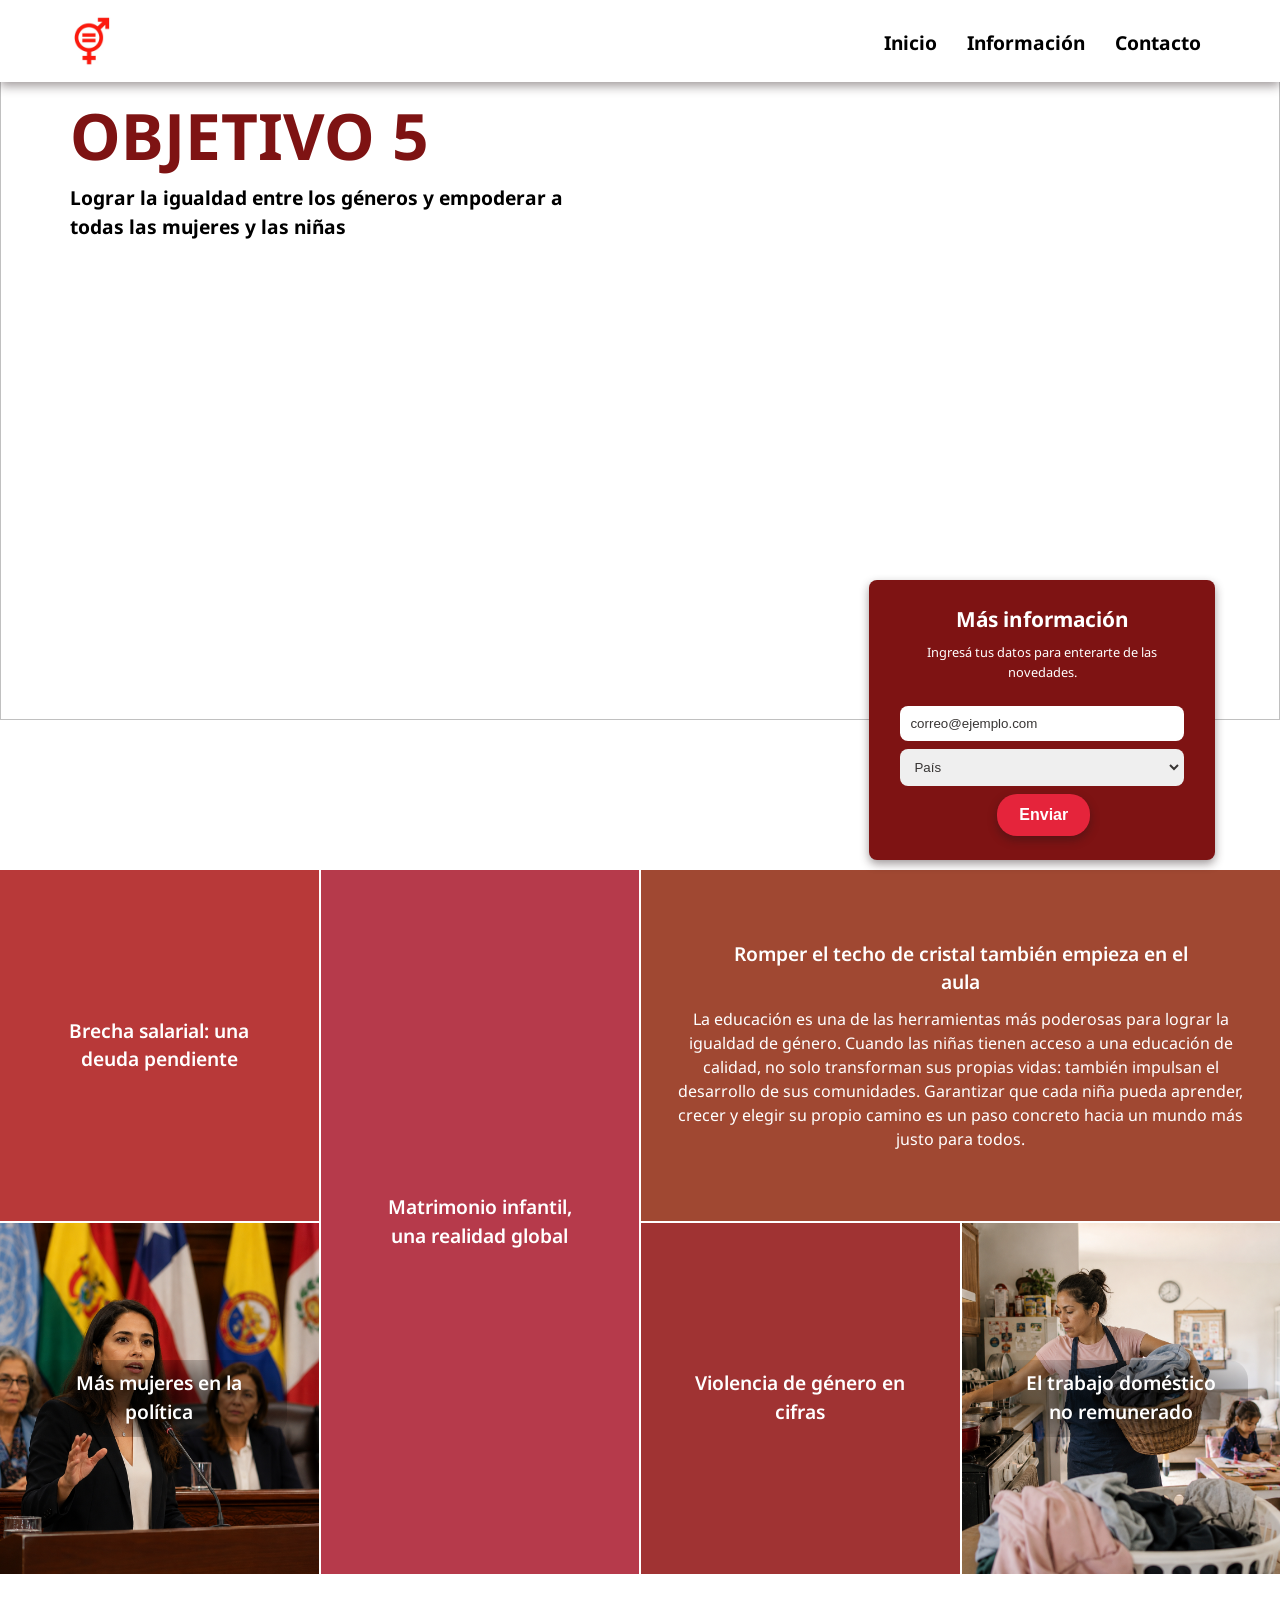
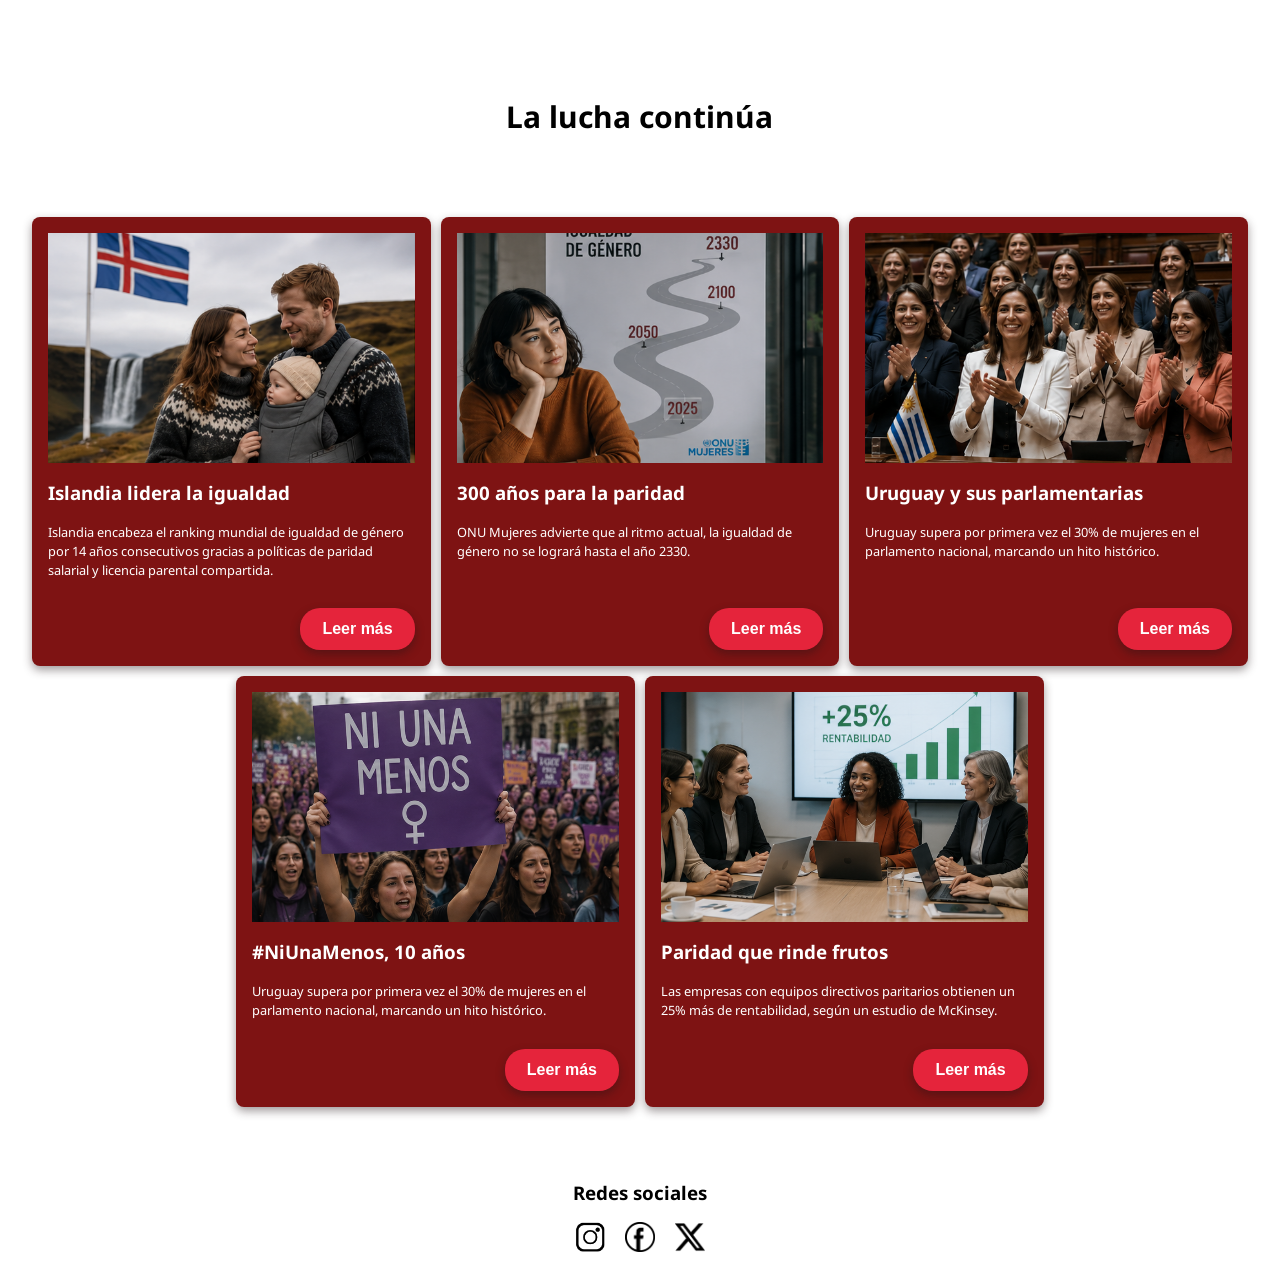
==== OBLIGATORIO1 - ACTUALIZADO/index (1).html @ d53fdb81 "primer commit" ====
<!DOCTYPE html>
<html lang="es">

<head>
    <meta charset="UTF-8">
    <meta name="viewport" content="width=device-width, initial-scale=1.0">
    <title>ODS 5</title>
    <link rel="stylesheet" href="estilos (1).css">
</head>

<body>
    <header>
        <div class="contenedor flexHeader">
            <a href="index (1).html" class="logo">
                <img src="img (1)/ODS 5 LOGO (1).jpg" alt="logo ODS 5">
            </a>
            <nav>
                <a href="#inicio">Inicio</a>
                <a href="#información">Información</a>
                <a href="#contacto">Contacto</a>
            </nav>
            <button id="menuBtn">
                <img src="img (1)/MENU_BURGER (1).png" alt="menuHamburguesa">
            </button>
        </div>
    </header>

    <section id="inicio" class="banner">
        <div class="contenedor bannerContenido">
            <h1><strong>OBJETIVO 5 </strong></h1>
            <h2>Lograr la igualdad entre los géneros y empoderar a todas las mujeres y las niñas</h2>
        </div>
        <div class="imgInicio">
            <img src="img (1)/igualdad de genero amplia (1).png" alt="">
        </div>
    </section>

    <section id="contacto">
        <form class="contenedor formContacto"> <!-- falta la validación -->
            <div class="tarjetaForm">
                <h3>Más información</h3>
                <p>Ingresá tus datos para enterarte de las novedades.</p>
                <div class="formCambiante">
                    <input type="email" placeholder="correo@ejemplo.com">
                    <select>
                        <option value="">País</option>
                        <option value="opcion1">Uruguay</option>
                    </select>
                    <button type="submit" class="btn_form">Enviar</button>
                </div>
            </div>
        </form>
    </section>

    <section id="grilla1">
        <article id="article1" class="articleVacio">
            <h3>Brecha salarial: una deuda pendiente</h3>
        </article>

        <article id="article2" class="articleImg">
            <h3>Más mujeres en la política</h3>
            <img src="img (1)/politicaaa (1).png" alt="Imagen mujer politica">
        </article>

        <article id="article3" class="articleVacio">
            <h3>Matrimonio infantil, una realidad global</h3>
        </article>

        <article id="article4" class="articleVacio">
            <h3>Romper el techo de cristal también empieza en el aula</h3>
            <p>La educación es una de las herramientas más poderosas para lograr la igualdad de género. Cuando las niñas tienen acceso a una educación de calidad, no solo transforman sus propias vidas: también impulsan el desarrollo de sus comunidades. Garantizar que cada niña pueda aprender, crecer y elegir su propio camino es un paso concreto hacia un mundo más justo para todos.
            </p>
        </article>

        <article id="article5" class="articleVacio">
            <h3>Violencia de género en cifras</h3>
        </article>

        <article id="article6" class="articleImg">
            <h3>El trabajo doméstico no remunerado</h3>
            <img src="img (1)/domestiicooo (1).png" alt="imagen de mujeres en tareas domésticas">
        </article>
    </section>

    <section id="grilla2">
        <div id="tituloG2">
            <h2>La lucha continúa</h2>
        </div>

        <article class="articleNoticia">
            <img src="img (1)/islandia (1).png" alt="">
            <h3>Islandia lidera la igualdad</h3>
            <p>Islandia encabeza el ranking mundial de igualdad de género por 14 años consecutivos gracias a políticas
                de paridad salarial y licencia parental compartida.</p>
            <button class="btn">Leer más</button>
        </article>

        <article class="articleNoticia">
            <img src="img (1)/estadistica (1).png" alt="">
            <h3>300 años para la paridad</h3>
            <p>ONU Mujeres advierte que al ritmo actual, la igualdad de género no se logrará hasta el año 2330.</p>
            <button class="btn">Leer más</button>
        </article>

        <article class="articleNoticia">
            <img src="img (1)/parlamento (1).png" alt="">
            <h3>Uruguay y sus parlamentarias</h3>
            <p>Uruguay supera por primera vez el 30% de mujeres en el parlamento nacional, marcando un hito
                histórico.</p>
            <button class="btn">Leer más</button>
        </article>

        <article class="articleNoticia sinImagen">
            <img src="img (1)/protesta (1).png" alt="">
            <h3>#NiUnaMenos, 10 años</h3>
            <p>Uruguay supera por primera vez el 30% de mujeres en el parlamento nacional, marcando un hito
                histórico.</p>
            <button class="btn">Leer más</button>
        </article>

        <article class="articleNoticia sinImagen">
            <img src="img (1)/reunion (1).png" alt="">
            <h3>Paridad que rinde frutos</h3>
            <p>Las empresas con equipos directivos paritarios obtienen un 25% más de rentabilidad, según un estudio
                de McKinsey.</p>
            <button class="btn">Leer más</button>
        </article>
    </section>

    <footer>
        <h3>Redes sociales</h3>
        <div id="redes">
            <img src="img (1)/Instagram-Logo-PNG-Pic (1).png" alt="">
            <img src="img (1)/Black-Facebook-Logo-PNG-Image (1).png" alt="">
            <img src="img (1)/logo-x-modern-2023-7cbd (1).png" alt="">
        </div>
    </footer>

</body>

</html>
---- OBLIGATORIO1 - ACTUALIZADO/estilos (1).css ----
@import url('https://fonts.googleapis.com/css2?family=Noto+Sans:ital,wght@0,100..900;1,100..900&display=swap');

* {
    margin: 0;
    padding: 0;
    box-sizing: border-box;
}

html {
    scroll-behavior: smooth;
}

:root {
    --color-principal: #E5243B;
    --color-variante1: #b83939;
    --color-variante2: #b63a4b;
    --color-variante3: #a04832;
    --color-variante4: #a03333;
    --color-sombra-oscura: #2316176e;
    --color-acento: #383534;
    --color-secundario: #7e1313;
    --color-gris: #9c9c9c;
    --color-negro: #000000;
    --color-blanco: #ffffff;

    --fuente-display: "Noto Sans", sans-serif;

    --radio: 8px;
    --radio-grande: 20px;
    --sombra: 0 4px 20px rgba(229, 36, 59, 0.15);
}

body {
    font-family: "Noto Sans", sans-serif;
    color: var(--color-negro);
    background-color: var(--color-blanco);
    font-size: 1rem;
    line-height: 1.5;
}

img {
    max-width: 100%;
    display: block;
}

a {
    text-decoration: none;
    color: inherit;
}

.contenedor {
    max-width: 90%;
    margin: 0 auto;
    display: flex;
    justify-content: center;
    align-items: center;
    position: relative;
    z-index: 1;
    text-align: center;
}

header {
    position: fixed;
    top: 0;
    left: 0;
    width: 100%;
    z-index: 100;
    background-color: var(--color-blanco);
    padding: 1rem 0;
    box-shadow: 0px 4px 10px var(--color-sombra-oscura);
}

.flexHeader {
    display: flex;
    justify-content: space-between;
    align-items: center;
}

.logo img {
    width: 38px;
    border-radius: var(--radio);
    background-color: var(--color-blanco);
}

#menuBtn {
    width: 40px;
    padding: 0.4em;
    cursor: pointer;
    background: none;
    border: none;
}

nav {
    display: none;
    /* lo tengo que mostrar después */
    flex-direction: column;
    position: absolute;
    top: 0;
    right: 0;

}

nav a {
    color: var(--color-negro);
    padding: 0.7em 0;
    font-size: 1.2rem;
    margin: 0 15px 0 15px;
    font-weight: 700;
    
}

nav a:hover {
    color: var(--color-secundario);
}

.banner {
    padding-top: 5.5rem;
    align-items: flex-start;
    position: relative;
    overflow: hidden;
    min-height: 60vh;
    /* aumentar después */
    display: flex;
}

.bannerContenido {
    position: relative;
    z-index: 1;
    /* padding: 1rem 5%; */
    text-align: center;
    display: flex;
    flex-direction: column;
}

.imgInicio {
    position: absolute;
    top: 0;
    left: 0;
    width: 100%;
    height: 100%;
    z-index: 0;
    /* padding-top: 4rem; */
}

.imgInicio img {
    width: 100%;
    height: 100%;
    object-fit: cover;
    object-position: center;
}

.bannerContenido h1 {
    font-size: 2em;
    /* aumentar después */
    color: var(--color-secundario);
    font-weight: 600;
}

.bannerContenido h2 {
    font-size: 0.8em;
    color: var(--color-negro);
    font-weight: 700;
    max-width: 70%;
}

.tarjetaForm {
    background-color: var(--color-secundario);
    border-radius: var(--radio);
    padding: 1.5rem;
    color: var(--color-blanco);
    width: 90%;
    display: flex;
    flex-direction: column;
    /* cambiar a row después */
    gap: 0.5rem;
    align-items: center;
    margin-bottom: 1.5rem;
    margin-top: 1.5rem;
    box-shadow: 0px 4px 10px var(--color-sombra-oscura);
}


.tarjetaForm h3 {
    font-size: 1.3em;
}

.formCambiante {
    display: flex;
    flex-direction: column;
    align-items: center;
    gap: 0.5rem;
}

.tarjetaForm p {
    font-size: 0.8em;
    color: var(--color-blanco);
    font-weight: 400;
}

.tarjetaForm input {
    padding: 8px;
    border: none;
    border-radius: var(--radio);
    border: 2px solid transparent;
    width: 150%;
}

.tarjetaForm input:hover,
.tarjetaForm input:focus {
    outline: none;
    border: 2px solid var(--color-secundario);
}

.tarjetaForm ::placeholder {
    color: var(--color-acento);
}

.tarjetaForm select {
    padding: 8px;
    border: none;
    border-radius: var(--radio);
    color: var(--color-acento);
    border: 2px solid transparent;
    width: 150%;
}

.tarjetaForm select:hover,
.tarjetaForm select:focus {
    outline: none;
    border: 2px solid var(--color-secundario);
    cursor: pointer;
}

.btn,
.btn_form {
    padding: 10px 20px;
    border: none;
    border-radius: var(--radio-grande);
    font-size: 1em;
    font-weight: bolder;
    background-color: var(--color-principal);
    color: var(--color-blanco);
    border: 2px solid transparent;
    box-shadow: 0px 4px 10px var(--color-sombra-oscura);
    transition: box-shadow 0.3s;
}

.btn {
    margin-top: 1em;
}

.btn:hover, .btn_form:hover {
    box-shadow: 0px 8px 20px var(--color-negro);
}

.tarjetaForm button:hover {
    color: var(--color-blanco);
    cursor: pointer;
    transition: background-color 0.3s, color 0.3s;
}

#grilla1 {
    display: grid;
    gap: 2px;
}

#grilla1 article {
    overflow: hidden;
    position: relative;
    display: flex;
    flex-direction: column;
    align-items: center;
    justify-content: center;
    text-align: center;
    padding-top: 60px;
    padding-bottom: 60px;
}

#article1{
    background-color: var(--color-variante1);
}

#article3{
    background-color: var(--color-variante2);
}

#article4{
    background-color: var(--color-variante3);
}

#article5{
    background-color: var(--color-variante4);
}


#grilla1 article:nth-of-type(4) {
    display: none;
}

.articleVacio {
    background-color: var(--color-secundario);
    max-width: 100%;
}

#grilla1 article img {

    height: 100%;
    width: 100%;
    object-fit: cover;
    position: absolute;
}

#grilla1 article h3 {
    position: relative;
    z-index: 1;
    color: white;
    max-width: 80%;
    font-size: 1.2em;
    padding: 0.5em 1em;
    font-weight: 600;
}

.articleImg h3 {
    border-radius: var(--radio-grande);
    background: radial-gradient(ellipse, rgba(0, 0, 0, 0.7) 0%, transparent 100%);
    padding: 1em 1.5em;
    color: white;
    position: relative;
    z-index: 1;
}

.articleNoticia {
    background-color: var(--color-secundario);
    border-radius: var(--radio);
    padding: 1em;
    color: var(--color-blanco);
    width: 90%;
    display: flex;
    flex-direction: column;
    /* cambiar a row después */
    gap: 1rem;
    align-items: left;
    margin-top: 1rem;
    box-shadow: 0px 4px 10px var(--color-sombra-oscura);
}

#grilla2 {
    display: flex;
    gap: 0.5px;
    flex-direction: column;
    align-items: center;
}

#tituloG2 {
    text-align: center;
}

#grilla2 h2 {
    margin-top: 50px;
    font-size: 1.2em;
}

#grilla2 p {
    font-size: 0.8em;
}

#grilla2 article img {
    width: 100%;
    height: 230px;
    object-fit: cover;
    object-position: center;
}

.sinImagen img {
    display: none;
}

#redes {
    height: 30px;
    display: flex;
    flex-direction: row;
    justify-content: center;
}

footer {
    align-items: center;
    gap: 1rem;
    padding-top: 80px;
    padding-bottom: 30px;
}

footer h3 {
    text-align: center;
    margin-bottom: 15px;
}

#redes img {
    margin-left: 10px;
    margin-right: 10px;
}

/* TABLET */
@media all and (min-width: 768px) {

    header {
        padding: 1rem 0;
    }

    .logo img {
        width: 50px;
    }

    .banner {
        height: 80vh;
        /* aumentar después */
        padding-top: 7rem;
    }

    .formCambiante {
        flex-direction: row;
        align-items: center;
        margin-top: 1em;
    }


    .bannerContenido {
        text-align: center;
        display: flex;
        flex-direction: column;
    }

    nav {
        display: flex;
        flex-direction: row;
        top: 0;
        right: 0;
    }

    #menuBtn {
        display: none;
    }

    #grilla1 article:nth-of-type(4) {
        display: flex;
    }

    .articleVacio p {
        margin-bottom: 10px;
        color: var(--color-blanco);
        max-width: 90%;
    }

    #grilla1 {
        grid-template-columns: 1fr 1fr;
        grid-template-rows: 1fr 1fr 1fr 1fr;
    }

    #grilla1 article:nth-of-type(3) {
        aspect-ratio: unset;
        grid-row: 1 / 3;
        grid-column: 2;
        grid-row-start: 1;
    }

    #grilla1 article:nth-of-type(4) {
        aspect-ratio: unset;
        grid-row: 3;
        grid-column: span 2;
    }

    #grilla2 {
        display: grid;
        grid-template-columns: 1fr 1fr;
        grid-template-rows: auto 1fr 1fr 1fr 1fr;
        gap: 10px;
        max-width: 95%;
        margin: auto;
    }

    #grilla2 h2 {
        margin-top: 120px;
        margin-bottom: 60px;
        font-size: 30px;
    }

    .articleNoticia {
        width: 100%;
        height: 100%;
        position: relative;
        padding-bottom: 70px;
    }

    #tituloG2 {
        grid-column: span 2;
    }

    #grilla2 article:nth-of-type(1),
    #grilla2 article:nth-of-type(2),
    #grilla2 article:nth-of-type(3) {
        grid-row: span 2;
    }

    .bannerContenido h1 {
        font-size: 3em;
    }

    .bannerContenido h2 {
        font-size: 1.2em;
    }

    .btn {
        position: absolute;
        bottom: 1em;
        right: 1em;
        width: fit-content;
    }

    .btn_form {
        margin-left: 0.2em;
    }
}

/* DESKTOP */
@media all and (min-width:1200px) {

    .bannerContenido {

        text-align: left;
        margin-left: 70px;
        align-items: flex-start;
        position: relative;
    }

  

    .bannerContenido h1 {
        font-size: 4em;
    }

    .formCambiante{
        display: flex;
        flex-direction: column;
    }
    
    .tarjetaForm {
        width: 30%;
        position: absolute;
        right: 1px;
    }

    #grilla1 {
        margin-top: 150px;
        grid-template-columns: 1fr 1fr 1fr 1fr;
        grid-template-rows: 1fr 1fr ;
    }

      #grilla1 article:nth-of-type(4){
        grid-row: 1;  
    }

    .sinImagen img{
        display: block;
    }

    #grilla2{
        grid-template-columns: 1fr 1fr 1fr 1fr 1fr 1fr;
        grid-template-rows: auto 1fr 1fr;
        justify-content: center;
    }
    
    #grilla2 article{
        grid-column: span 2;
    }

    #grilla2 article:nth-of-type(4){
        grid-column: 2 / span 2;
    }


    #tituloG2 {
        grid-column: span 6;
    }
   
    .banner {
        padding-top: 5.5rem;
        min-height: 80vh;
        /* aumentar después */
        display: flex;
    }

    .imgInicio img {
        width: 100%;
        height: 100%;
        object-fit: cover;
        object-position: center;
        
    }

}
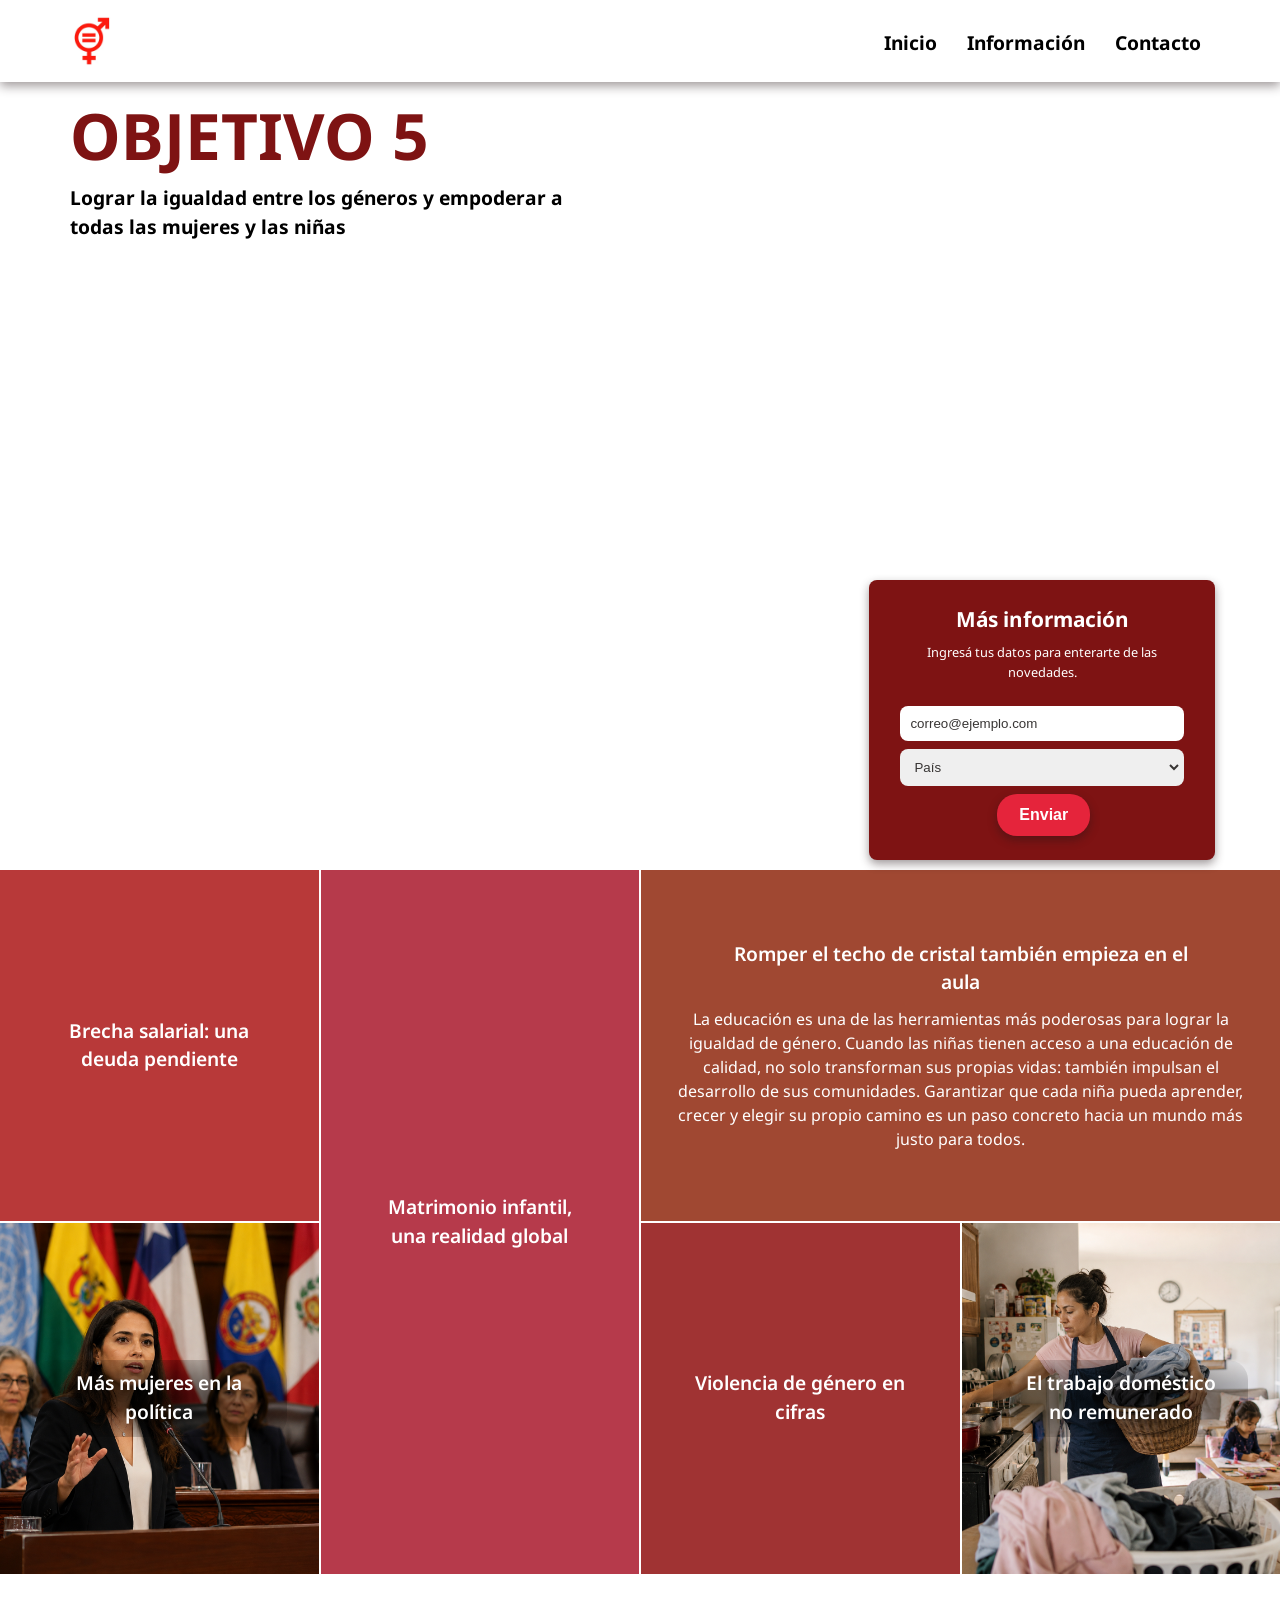
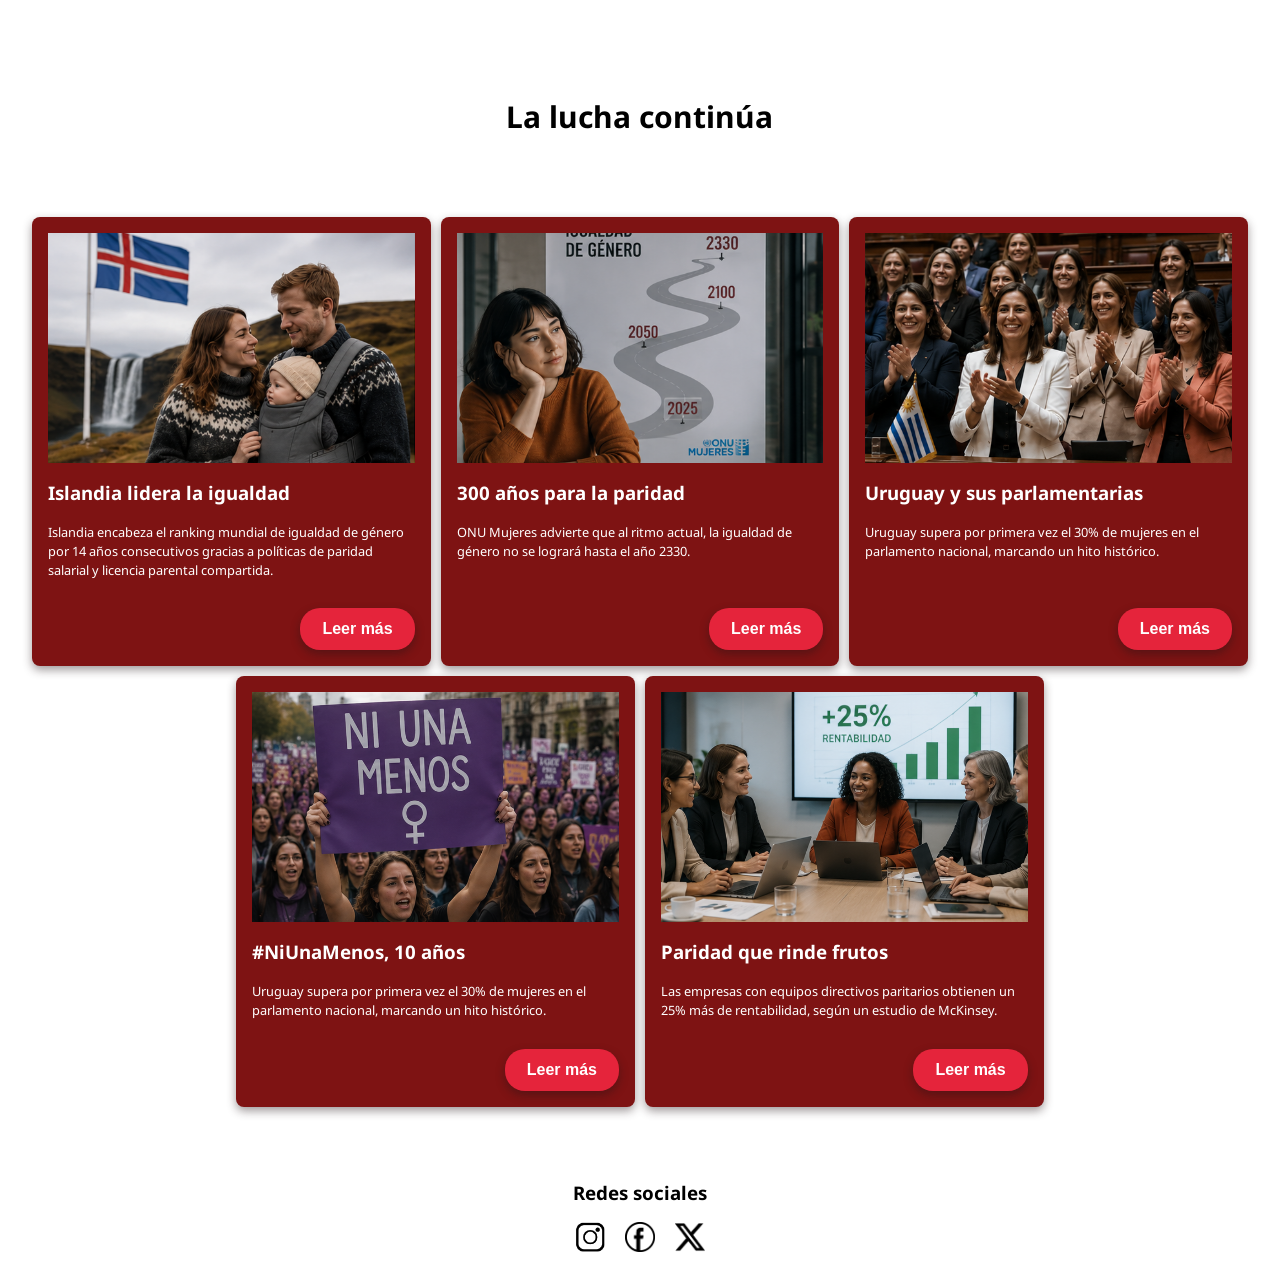
==== commit 96f40ed1: "agregamos alt y validación form" ====
--- a/OBLIGATORIO1 - ACTUALIZADO/index (1).html
+++ b/OBLIGATORIO1 - ACTUALIZADO/index (1).html
@@ -20,7 +20,7 @@
                 <a href="#contacto">Contacto</a>
             </nav>
             <button id="menuBtn">
-                <img src="img (1)/MENU_BURGER (1).png" alt="menuHamburguesa">
+                <img src="img (1)/MENU_BURGER (1).png" alt="ícono de menú hamburguesa">
             </button>
         </div>
     </header>
@@ -31,7 +31,7 @@
             <h2>Lograr la igualdad entre los géneros y empoderar a todas las mujeres y las niñas</h2>
         </div>
         <div class="imgInicio">
-            <img src="img (1)/igualdad de genero amplia (1).png" alt="">
+            <img src="img (1)/igualdad de genero amplia (1).png" alt="imagne de mujeres con cartel de igualdad de género">
         </div>
     </section>
 
@@ -41,8 +41,8 @@
                 <h3>Más información</h3>
                 <p>Ingresá tus datos para enterarte de las novedades.</p>
                 <div class="formCambiante">
-                    <input type="email" placeholder="correo@ejemplo.com">
-                    <select>
+                    <input type="email" placeholder="correo@ejemplo.com" required>
+                    <select required>
                         <option value="">País</option>
                         <option value="opcion1">Uruguay</option>
                     </select>
@@ -96,14 +96,14 @@
         </article>
 
         <article class="articleNoticia">
-            <img src="img (1)/estadistica (1).png" alt="">
+            <img src="img (1)/estadistica (1).png" alt="imgagen mujer y estadística">
             <h3>300 años para la paridad</h3>
             <p>ONU Mujeres advierte que al ritmo actual, la igualdad de género no se logrará hasta el año 2330.</p>
             <button class="btn">Leer más</button>
         </article>
 
         <article class="articleNoticia">
-            <img src="img (1)/parlamento (1).png" alt="">
+            <img src="img (1)/parlamento (1).png" alt="imagen de mujeres en el parlamento">
             <h3>Uruguay y sus parlamentarias</h3>
             <p>Uruguay supera por primera vez el 30% de mujeres en el parlamento nacional, marcando un hito
                 histórico.</p>
@@ -111,7 +111,7 @@
         </article>
 
         <article class="articleNoticia sinImagen">
-            <img src="img (1)/protesta (1).png" alt="">
+            <img src="img (1)/protesta (1).png" alt="imagen de mujeres protestando">
             <h3>#NiUnaMenos, 10 años</h3>
             <p>Uruguay supera por primera vez el 30% de mujeres en el parlamento nacional, marcando un hito
                 histórico.</p>
@@ -119,7 +119,7 @@
         </article>
 
         <article class="articleNoticia sinImagen">
-            <img src="img (1)/reunion (1).png" alt="">
+            <img src="img (1)/reunion (1).png" alt="imagen de reunion corporativa de mujeres">
             <h3>Paridad que rinde frutos</h3>
             <p>Las empresas con equipos directivos paritarios obtienen un 25% más de rentabilidad, según un estudio
                 de McKinsey.</p>
@@ -130,9 +130,9 @@
     <footer>
         <h3>Redes sociales</h3>
         <div id="redes">
-            <img src="img (1)/Instagram-Logo-PNG-Pic (1).png" alt="">
-            <img src="img (1)/Black-Facebook-Logo-PNG-Image (1).png" alt="">
-            <img src="img (1)/logo-x-modern-2023-7cbd (1).png" alt="">
+            <img src="img (1)/Instagram-Logo-PNG-Pic (1).png" alt="imagen logo de instagram">
+            <img src="img (1)/Black-Facebook-Logo-PNG-Image (1).png" alt="imagen logo de facebook">
+            <img src="img (1)/logo-x-modern-2023-7cbd (1).png" alt="imagen logo de x">
         </div>
     </footer>
 
